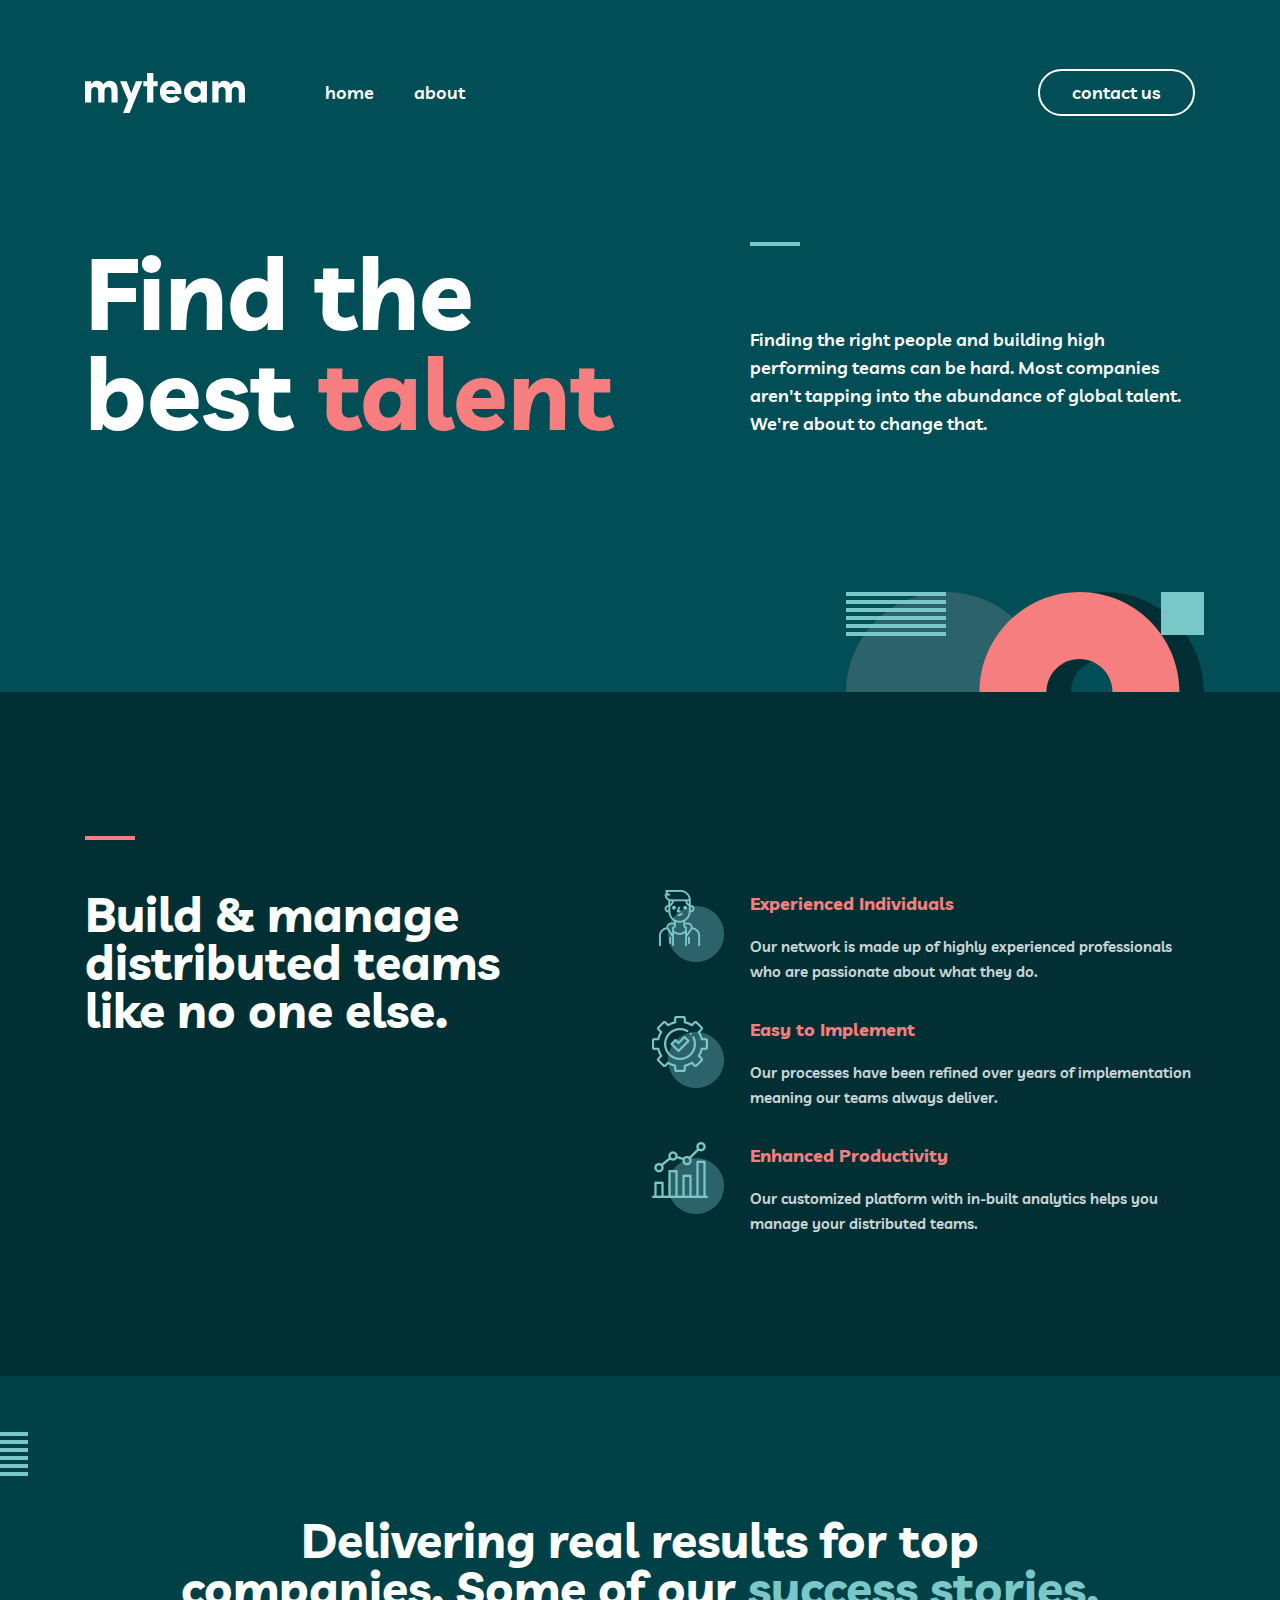
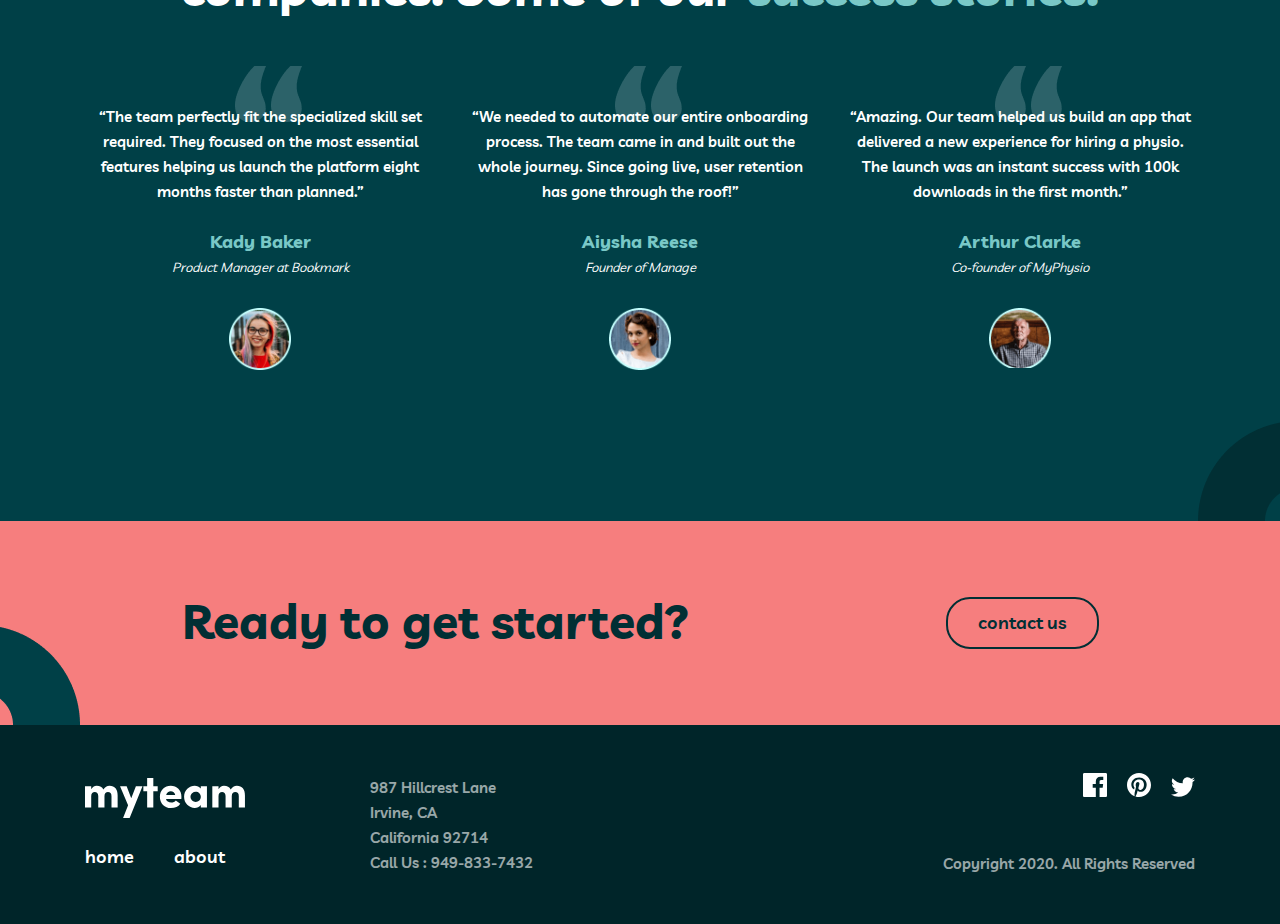
==== about.html @ 6bc60091 "create index file" ====
<!DOCTYPE html>
<html lang="en">
<head>
  <meta charset="UTF-8">
  <meta http-equiv="X-UA-Compatible" content="IE=edge">
  <meta name="viewport" content="width=device-width, initial-scale=1.0">
  <title>myteam</title>
  <link rel="stylesheet" href="./css/main.css">
</head>
<body>
  <header class="site__header">
    <div class="container nav-container">
      <div class="site__header__inner">
        <a class="logo" href="./index.html">
          <img
            class="header-icon"
            src="./images/myteam-logo.svg"
            width="160"
            height="40"
            alt="site logo"
          />
        </a>
        <nav class="menu">
          <ul class="menu__list">
            <li class="menu__item">
              <a class="menu__link" href="./index.html">home</a>
            </li>
            <li class="menu__item">
              <a class="menu__link" href="about.html">about</a>
            </li>
            <li class="menu__item">
              <a class="menu__link--open" href="#">contact us</a>
            </li>
          </ul>
        </nav>
        <input class="checkbox" type="checkbox" name="" id="" />
            <div class="hamburger-lines">
              <span class="line line1"></span>
              <span class="line line2"></span>
              <span class="line line3"></span>
            </div>  
      </div>
    </div>
  </header>
  <main>
    <section class="hero">
      <div class="container">
        <div class="hero__inner">
          <h1 class="hero__inner__title">
            Find the <br/>
            best <span class="hero__inner__color">talent</span>
          </h1>
          <div class="hero__inner__info">
            <p class="hero__inner__text">
              Finding the right people and building high performing teams can
              be hard. Most companies aren't tapping into the abundance of
              global talent. We're about to change that.
            </p>
          </div>
        </div>
      </div>
    </section>
    <section class="build">
      <div class="container">
        <div class="build__inner">
          <div class="build__bot">
            <h2 class="build__inner__title">
              Build & manage distributed teams like no one else. 
            </h2>
          </div>
          <div class="build__inner__info">
            <div class="build__div">
              <div class="build__div__info">
                <h3 class="build__div__title">
                  Experienced Individuals
                </h3>
                <p class="build__div__text">
                  Our network is made up of highly experienced professionals 
                  who are passionate about what they do.
                </p>
              </div>
            </div>
            <div class="build__div">
              <div class="build__div__info">
                <h3 class="build__div__title">
                  Easy to Implement
                </h3>
                <p class="build__div__text">
                  Our processes have been refined over years of implementation 
                  meaning our teams always deliver.
                </p>
              </div>
            </div>
            <div class="build__div">
              <div class="build__div__info">
                <h3 class="build__div__title">
                  Enhanced Productivity
                </h3>
                <p class="build__div__text">
                  Our customized platform with in-built analytics helps 
                  you manage your distributed teams.
                </p>
              </div>
            </div>
          </div>
        </div>
      </div>
    </section>
    <section class="deliver">
      <div class="container">
        <div class="deliver__inner">
          <div class="deliver__top">
            <h2 class="deliver__title">Delivering real results for top companies. Some of our 
              <strong class="deliver__strong">success stories.</strong>
            </h2>
          </div>
          <ul class="deliver__list">
            <li class="deliver__item">
              <blockquote class="deliver__text"> “The team perfectly fit the specialized skill set 
                required. They focused on the most essential features helping us launch the platform 
                eight months faster than planned.”</blockquote>
              <strong class="deliver__collor">Kady Baker</strong>
              <span class="deliver__span">Product Manager at Bookmark</span>
              <img src="./images/kady-baker.png" alt="Kady Baker image" width="62" height="62">
            </li>
            <li class="deliver__item">
              <blockquote class="deliver__text">“We needed to automate our entire onboarding process. 
                The team came in and built out the whole journey. Since going live, user retention has 
                gone through the roof!”</blockquote>
              <strong class="deliver__collor">Aiysha Reese</strong>
              <span class="deliver__span">Founder of Manage</span>
              <img src="./images/aiysha-reese.png" alt="Aiysha Reese image" width="62" height="62">
            </li>
            <li class="deliver__item">
              <blockquote class="deliver__text">“Amazing. Our team helped us build an app that delivered 
                a new experience for hiring a physio. The launch was an instant success with 100k downloads 
                in the first month.”</blockquote>
              <strong class="deliver__collor">Arthur Clarke</strong>
              <span class="deliver__span">Co-founder of MyPhysio</span>
              <img src="./images/arthur-clarke.png" alt="Arthur Clarke's image" width="62" height="62">
            </li>
          </ul>
        </div>
      </div>
    </section>
    <section class="ready">
      <div class="container">
        <div class="ready__inner">
          <h2 class="ready__title">Ready to get started?</h2>
          <a class="ready__link" href="#">contact us</a>
        </div>
      </div>
    </section>
  </main> 
  <footer class="footer">
      <div class="container">
        <div class="footer__inner">
          <div class="footer__left">
            <div class="footer__left__left">
              <a class="logo logof" href="./index.html">
                <img
                  class="header-icon"
                  src="./images/myteam-logo.svg"
                  width="160"
                  height="40"
                  alt="site logo"
                />
              </a>
              <nav class="menu banf">
                <ul class="menu__list bang">
                  <li class="menu__item">
                    <a class="menu__link" href="./index.html">home</a>
                  </li>
                  <li class="menu__item" id="tam">
                    <a class="menu__link" href="#">about</a>
                  </li>
                </ul>
              </nav>
            </div>
            <div class="p__text">
              <p class="p__texts">
                987  Hillcrest Lane <br> 
                Irvine, CA <br> 
                California 92714 <br>
                Call Us : 949-833-7432
              </p>
            </div>
          </div>
          <div class="footer__right">
            <div class="footer__logos">
              <a class="footer__right__link" href="#">
                <svg 
                width="24" 
                height="24" 
                fill="currentColor" 
                xmlns="http://www.w3.org/2000/svg">
                  <path d="M22.675 0H1.325C.593 0 0 .593 0 1.325v21.351C0 23.407.593 24 1.325 
                  24H12.82v-9.294H9.692v-3.622h3.128V8.413c0-3.1 1.893-4.788 4.659-4.788 1.325 
                  0 2.463.099 2.795.143v3.24l-1.918.001c-1.504 0-1.795.715-1.795 1.763v2.313h3.587l-.467 
                  3.622h-3.12V24h6.116c.73 0 1.323-.593 1.323-1.325V1.325C24 .593 23.407 0 22.675 0Z" 
                  fill="currentColor"/></svg>
              </a>
              <a class="footer__right__link" href="#">
                <svg width="24" height="24" fill="currentColor" xmlns="http://www.w3.org/2000/svg">
                  <path d="M12 0C5.373 0 0 5.372 0 12c0 5.084 3.163 9.426 7.627 
                  11.174-.105-.949-.2-2.405.042-3.441.218-.937 1.407-5.965 
                  1.407-5.965s-.359-.719-.359-1.782c0-1.668.967-2.914 2.171-2.914 
                  1.023 0 1.518.769 1.518 1.69 0 1.029-.655 2.568-.994 3.995-.283 
                  1.194.599 2.169 1.777 2.169 2.133 0 3.772-2.249 3.772-5.495 
                  0-2.873-2.064-4.882-5.012-4.882-3.414 0-5.418 2.561-5.418 5.207 
                  0 1.031.397 2.138.893 2.738a.36.36 0 0 1 .083.345l-.333 
                  1.36c-.053.22-.174.267-.402.161-1.499-.698-2.436-2.889-2.436-4.649 
                  0-3.785 2.75-7.262 7.929-7.262 4.163 0 7.398 2.967 7.398 6.931 
                  0 4.136-2.607 7.464-6.227 7.464-1.216 0-2.359-.631-2.75-1.378l-.748 
                  2.853c-.271 1.043-1.002 2.35-1.492 3.146C9.57 23.812 10.763 24 12 
                  24c6.627 0 12-5.373 12-12 0-6.628-5.373-12-12-12Z" fill="currentColor"/></svg>
              </a>
              <a class="footer__right__link" href="#">
                <svg width="24" height="20" fill="currentColor" xmlns="http://www.w3.org/2000/svg">
                  <path d="M24 2.557a9.83 9.83 0 0 1-2.828.775A4.932 4.932 0 0 0 23.337.608a9.864 
                  9.864 0 0 1-3.127 1.195A4.916 4.916 0 0 0 16.616.248c-3.179 0-5.515 2.966-4.797 
                  6.045A13.978 13.978 0 0 1 1.671 1.149a4.93 4.93 0 0 0 1.523 6.574 4.903 4.903 
                  0 0 1-2.229-.616c-.054 2.281 1.581 4.415 3.949 4.89a4.935 4.935 0 0 1-2.224.084 
                  4.928 4.928 0 0 0 4.6 3.419A9.9 9.9 0 0 1 0 17.54a13.94 13.94 0 0 0 7.548 
                  2.212c9.142 0 14.307-7.721 13.995-14.646A10.025 10.025 0 0 0 24 2.557Z" fill="currentColor"/></svg>
              </a>
            </div>
            <p class="footer__right__text">Copyright 2020. All Rights Reserved</p>
          </div>
        </div>
      </div>
  </footer>
    
  <script src="./js/main.js" ></script>
</body>
</html>
---- css/main.css ----
/* livvic-regular - latin */
@font-face {
  font-family: 'Livvic';
  font-style: normal;
  font-weight: 400;
  src: local(""), url("../fonts/livvic-v13-latin-regular.woff2") format("woff2"), url("../fonts/livvic-v13-latin-regular.woff") format("woff");
  /* Chrome 6+, Firefox 3.6+, IE 9+, Safari 5.1+ */
}

/* livvic-600 - latin */
@font-face {
  font-family: 'Livvic';
  font-style: normal;
  font-weight: 600;
  src: local(""), url("../fonts/livvic-v13-latin-600.woff2") format("woff2"), url("../fonts/livvic-v13-latin-600.woff") format("woff");
  /* Chrome 6+, Firefox 3.6+, IE 9+, Safari 5.1+ */
}

/* livvic-700 - latin */
@font-face {
  font-family: 'Livvic';
  font-style: normal;
  font-weight: 700;
  src: local(""), url("../fonts/livvic-v13-latin-700.woff2") format("woff2"), url("../fonts/livvic-v13-latin-700.woff") format("woff");
  /* Chrome 6+, Firefox 3.6+, IE 9+, Safari 5.1+ */
}

/*! normalize.css v8.0.1 | MIT License | github.com/necolas/normalize.css */
/* Document
   ========================================================================== */
/**
 * 1. Correct the line height in all browsers.
 * 2. Prevent adjustments of font size after orientation changes in iOS.
 */
html {
  line-height: 1.15;
  /* 1 */
  -webkit-text-size-adjust: 100%;
  /* 2 */
}

/* Sections
   ========================================================================== */
/**
 * Remove the margin in all browsers.
 */
body {
  margin: 0;
}

/**
 * Render the `main` element consistently in IE.
 */
main {
  display: block;
}

/**
 * Correct the font size and margin on `h1` elements within `section` and
 * `article` contexts in Chrome, Firefox, and Safari.
 */
h1 {
  font-size: 2em;
  margin: 0.67em 0;
}

/* Grouping content
   ========================================================================== */
/**
 * 1. Add the correct box sizing in Firefox.
 * 2. Show the overflow in Edge and IE.
 */
hr {
  -webkit-box-sizing: content-box;
          box-sizing: content-box;
  /* 1 */
  height: 0;
  /* 1 */
  overflow: visible;
  /* 2 */
}

/**
 * 1. Correct the inheritance and scaling of font size in all browsers.
 * 2. Correct the odd `em` font sizing in all browsers.
 */
pre {
  font-family: monospace, monospace;
  /* 1 */
  font-size: 1em;
  /* 2 */
}

/* Text-level semantics
   ========================================================================== */
/**
 * Remove the gray background on active links in IE 10.
 */
a {
  background-color: transparent;
}

/**
 * 1. Remove the bottom border in Chrome 57-
 * 2. Add the correct text decoration in Chrome, Edge, IE, Opera, and Safari.
 */
abbr[title] {
  border-bottom: none;
  /* 1 */
  text-decoration: underline;
  /* 2 */
  -webkit-text-decoration: underline dotted;
          text-decoration: underline dotted;
  /* 2 */
}

/**
 * Add the correct font weight in Chrome, Edge, and Safari.
 */
b,
strong {
  font-weight: bolder;
}

/**
 * 1. Correct the inheritance and scaling of font size in all browsers.
 * 2. Correct the odd `em` font sizing in all browsers.
 */
code,
kbd,
samp {
  font-family: monospace, monospace;
  /* 1 */
  font-size: 1em;
  /* 2 */
}

/**
 * Add the correct font size in all browsers.
 */
small {
  font-size: 80%;
}

/**
 * Prevent `sub` and `sup` elements from affecting the line height in
 * all browsers.
 */
sub,
sup {
  font-size: 75%;
  line-height: 0;
  position: relative;
  vertical-align: baseline;
}

sub {
  bottom: -0.25em;
}

sup {
  top: -0.5em;
}

/* Embedded content
   ========================================================================== */
/**
 * Remove the border on images inside links in IE 10.
 */
img {
  border-style: none;
}

/* Forms
   ========================================================================== */
/**
 * 1. Change the font styles in all browsers.
 * 2. Remove the margin in Firefox and Safari.
 */
button,
input,
optgroup,
select,
textarea {
  font-family: inherit;
  /* 1 */
  font-size: 100%;
  /* 1 */
  line-height: 1.15;
  /* 1 */
  margin: 0;
  /* 2 */
}

/**
 * Show the overflow in IE.
 * 1. Show the overflow in Edge.
 */
button,
input {
  /* 1 */
  overflow: visible;
}

/**
 * Remove the inheritance of text transform in Edge, Firefox, and IE.
 * 1. Remove the inheritance of text transform in Firefox.
 */
button,
select {
  /* 1 */
  text-transform: none;
}

/**
 * Correct the inability to style clickable types in iOS and Safari.
 */
button,
[type="button"],
[type="reset"],
[type="submit"] {
  -webkit-appearance: button;
}

/**
 * Remove the inner border and padding in Firefox.
 */
button::-moz-focus-inner,
[type="button"]::-moz-focus-inner,
[type="reset"]::-moz-focus-inner,
[type="submit"]::-moz-focus-inner {
  border-style: none;
  padding: 0;
}

/**
 * Restore the focus styles unset by the previous rule.
 */
button:-moz-focusring,
[type="button"]:-moz-focusring,
[type="reset"]:-moz-focusring,
[type="submit"]:-moz-focusring {
  outline: 1px dotted ButtonText;
}

/**
 * Correct the padding in Firefox.
 */
fieldset {
  padding: 0.35em 0.75em 0.625em;
}

/**
 * 1. Correct the text wrapping in Edge and IE.
 * 2. Correct the color inheritance from `fieldset` elements in IE.
 * 3. Remove the padding so developers are not caught out when they zero out
 *    `fieldset` elements in all browsers.
 */
legend {
  -webkit-box-sizing: border-box;
          box-sizing: border-box;
  /* 1 */
  color: inherit;
  /* 2 */
  display: table;
  /* 1 */
  max-width: 100%;
  /* 1 */
  padding: 0;
  /* 3 */
  white-space: normal;
  /* 1 */
}

/**
 * Add the correct vertical alignment in Chrome, Firefox, and Opera.
 */
progress {
  vertical-align: baseline;
}

/**
 * Remove the default vertical scrollbar in IE 10+.
 */
textarea {
  overflow: auto;
}

/**
 * 1. Add the correct box sizing in IE 10.
 * 2. Remove the padding in IE 10.
 */
[type="checkbox"],
[type="radio"] {
  -webkit-box-sizing: border-box;
          box-sizing: border-box;
  /* 1 */
  padding: 0;
  /* 2 */
}

/**
 * Correct the cursor style of increment and decrement buttons in Chrome.
 */
[type="number"]::-webkit-inner-spin-button,
[type="number"]::-webkit-outer-spin-button {
  height: auto;
}

/**
 * 1. Correct the odd appearance in Chrome and Safari.
 * 2. Correct the outline style in Safari.
 */
[type="search"] {
  -webkit-appearance: textfield;
  /* 1 */
  outline-offset: -2px;
  /* 2 */
}

/**
 * Remove the inner padding in Chrome and Safari on macOS.
 */
[type="search"]::-webkit-search-decoration {
  -webkit-appearance: none;
}

/**
 * 1. Correct the inability to style clickable types in iOS and Safari.
 * 2. Change font properties to `inherit` in Safari.
 */
::-webkit-file-upload-button {
  -webkit-appearance: button;
  /* 1 */
  font: inherit;
  /* 2 */
}

/* Interactive
   ========================================================================== */
/*
 * Add the correct display in Edge, IE 10+, and Firefox.
 */
details {
  display: block;
}

/*
 * Add the correct display in all browsers.
 */
summary {
  display: list-item;
}

/* Misc
   ========================================================================== */
/**
 * Add the correct display in IE 10+.
 */
template {
  display: none;
}

/**
 * Add the correct display in IE 10.
 */
[hidden] {
  display: none;
}

html {
  height: 100%;
  scroll-behavior: smooth;
}

*, *::before, *::after {
  -webkit-box-sizing: border-box;
          box-sizing: border-box;
}

body {
  display: -webkit-box;
  display: -ms-flexbox;
  display: flex;
  -webkit-box-orient: vertical;
  -webkit-box-direction: normal;
      -ms-flex-direction: column;
          flex-direction: column;
  height: 100%;
  margin: 0;
  padding: 0;
  font-family: "Livvic", "Arial", sans-serif;
}

main {
  -webkit-box-flex: 1;
      -ms-flex-positive: 1;
          flex-grow: 1;
}

img {
  max-width: 100%;
  height: auto;
  vertical-align: middle;
  -o-object-fit: cover;
     object-fit: cover;
}

.visually-hidden {
  clip: rect(0 0 0 0);
  -webkit-clip-path: inset(50%);
          clip-path: inset(50%);
  height: 1px;
  overflow: hidden;
  position: absolute;
  white-space: nowrap;
  width: 1px;
}

.container {
  max-width: 1150px;
  margin: 0 auto;
  padding: 0 20px;
}

@media only screen and (max-width: 768px) {
  .container {
    padding: 0 40px;
  }
}

@media only screen and (max-width: 576px) {
  .container {
    padding: 0 24px;
  }
}

.site__header {
  background-color: #014E56;
  padding: 73px 0 129px 0;
}

.site__header__inner {
  display: -webkit-box;
  display: -ms-flexbox;
  display: flex;
  -webkit-box-align: center;
      -ms-flex-align: center;
          align-items: center;
}

.logo {
  margin-right: 80px;
}

.menu {
  -webkit-box-flex: 1;
      -ms-flex-positive: 1;
          flex-grow: 1;
}

.menu__list {
  margin: 0;
  padding: 0;
  list-style-type: none;
  display: -webkit-box;
  display: -ms-flexbox;
  display: flex;
}

.menu__list :nth-child(2) {
  -webkit-box-flex: 1;
      -ms-flex-positive: 1;
          flex-grow: 1;
  margin-left: 40px;
}

.menu__link {
  text-decoration: none;
  font-weight: 600;
  font-size: 18px;
  line-height: 28px;
  color: #ffffff;
}

.menu__link:hover {
  color: #F67E7E;
}

.menu__link--open {
  padding: 10px 32px;
  border: 2px solid #FFFFFF;
  border-radius: 24px;
  font-weight: 600;
  font-size: 18px;
  line-height: 28px;
  color: #FFFFFF;
  text-decoration: none;
}

.menu__link--open:hover {
  color: #002529;
  background: #FFFFFF;
  border: 2px solid #FFFFFF;
  border-radius: 24px;
}

.checkbox {
  display: none;
}

@media only screen and (max-width: 768px) {
  .site-header__inner {
    padding-top: 72px;
  }
  .header-icon {
    width: 100%;
    max-width: 127px;
  }
  .logo {
    margin-right: 48px;
  }
}

@media only screen and (max-width: 576px) {
  .site__header {
    background-color: #014E56;
    padding: 48px 0 80px 0;
  }
  .menu {
    display: none;
  }
  .site__header__inner {
    -webkit-box-pack: justify;
        -ms-flex-pack: justify;
            justify-content: space-between;
  }
  .nav-container .checkbox {
    position: absolute;
    display: block;
    height: 32px;
    width: 32px;
    top: 50px;
    right: 20px;
    z-index: 5;
    opacity: 0;
    cursor: pointer;
  }
  .nav-container .hamburger-lines {
    display: block;
    height: 26px;
    width: 32px;
    position: absolute;
    top: 50px;
    right: 20px;
    z-index: 2;
    display: -webkit-box;
    display: -ms-flexbox;
    display: flex;
    -webkit-box-orient: vertical;
    -webkit-box-direction: normal;
        -ms-flex-direction: column;
            flex-direction: column;
    -webkit-box-pack: justify;
        -ms-flex-pack: justify;
            justify-content: space-between;
  }
  .nav-container .hamburger-lines .line {
    display: block;
    height: 4px;
    width: 100%;
    border-radius: 10px;
    background: #fff;
  }
  .nav-container .hamburger-lines .line1 {
    -webkit-transform-origin: 0% 0%;
            transform-origin: 0% 0%;
    -webkit-transition: -webkit-transform 0.4s ease-in-out;
    transition: -webkit-transform 0.4s ease-in-out;
    transition: transform 0.4s ease-in-out;
    transition: transform 0.4s ease-in-out, -webkit-transform 0.4s ease-in-out;
  }
  .nav-container .hamburger-lines .line2 {
    -webkit-transition: -webkit-transform 0.2s ease-in-out;
    transition: -webkit-transform 0.2s ease-in-out;
    transition: transform 0.2s ease-in-out;
    transition: transform 0.2s ease-in-out, -webkit-transform 0.2s ease-in-out;
  }
  .nav-container .hamburger-lines .line3 {
    -webkit-transform-origin: 0% 100%;
            transform-origin: 0% 100%;
    -webkit-transition: -webkit-transform 0.4s ease-in-out;
    transition: -webkit-transform 0.4s ease-in-out;
    transition: transform 0.4s ease-in-out;
    transition: transform 0.4s ease-in-out, -webkit-transform 0.4s ease-in-out;
  }
  .menu .menu-list {
    padding-top: 120px;
    -webkit-box-shadow: inset 0 0 2000px rgba(201, 49, 49, 0.5);
            box-shadow: inset 0 0 2000px rgba(201, 49, 49, 0.5);
    height: 100vh;
    width: 100%;
    -webkit-transform: translate(150%);
            transform: translate(150%);
    display: -webkit-box;
    display: -ms-flexbox;
    display: flex;
    -webkit-box-orient: vertical;
    -webkit-box-direction: normal;
        -ms-flex-direction: column;
            flex-direction: column;
    margin-right: -40px;
    padding-right: 50px;
    -webkit-transition: -webkit-transform 0.5s ease-in-out;
    transition: -webkit-transform 0.5s ease-in-out;
    transition: transform 0.5s ease-in-out;
    transition: transform 0.5s ease-in-out, -webkit-transform 0.5s ease-in-out;
    text-align: center;
  }
  .menu .menu-list li {
    margin-bottom: 1.2rem;
    font-size: 1.5rem;
    font-weight: 500;
  }
  .nav-container input[type="checkbox"]:checked ~ .menu-items {
    -webkit-transform: translateX(0);
            transform: translateX(0);
  }
  .nav-container input[type="checkbox"]:checked ~ .hamburger-lines .line1 {
    -webkit-transform: rotate(45deg);
            transform: rotate(45deg);
  }
  .nav-container input[type="checkbox"]:checked ~ .hamburger-lines .line2 {
    -webkit-transform: scaleY(0);
            transform: scaleY(0);
  }
  .nav-container input[type="checkbox"]:checked ~ .hamburger-lines .line3 {
    -webkit-transform: rotate(-45deg);
            transform: rotate(-45deg);
  }
}

.hero {
  position: relative;
  background-color: #014E56;
  padding: 0 0 250px 0;
  background-image: url("../images/hero-bg-first.png"), url("../images/hero-bg-img-second.svg");
  background-repeat: no-repeat;
  background-size: 200px 200px, 358px 100px;
  background-position: calc(50% - 760px) calc(50% - 120px), calc(50% + 385px) bottom;
}

.hero__inner {
  display: -webkit-box;
  display: -ms-flexbox;
  display: flex;
  -webkit-box-pack: justify;
      -ms-flex-pack: justify;
          justify-content: space-between;
  -webkit-box-align: center;
      -ms-flex-align: center;
          align-items: center;
}

.hero__inner__title {
  width: 100%;
  max-width: 635px;
  margin: 0;
  font-weight: 700;
  font-size: 100px;
  line-height: 100px;
  color: #ffffff;
  margin-right: 30px;
}

.hero__inner__color {
  color: #f67e7e;
}

.hero__inner__text {
  margin: 0;
  width: 100%;
  max-width: 445px;
  font-weight: 600;
  font-size: 18px;
  margin-top: 79px;
  line-height: 28px;
  color: #ffffff;
}

.hero__inner__text::before {
  position: absolute;
  top: 0;
  display: block;
  width: 50px;
  height: 4px;
  background-color: #79C8C7;
  display: block;
  content: "";
}

@media only screen and (max-width: 1050px) {
  .hero__inner__title {
    font-size: 84px;
    line-height: 76px;
  }
}

@media only screen and (max-width: 960px) {
  .hero__inner__title {
    font-size: 64px;
    line-height: 56px;
  }
  .hero-inner__text {
    font-size: 15px;
    line-height: 28px;
  }
}

@media only screen and (max-width: 850px) {
  .hero {
    background-image: url("../images/hero-bg-img-second.svg");
    background-repeat: no-repeat;
    background-size: 358px 100px;
    background-position: calc(50%) bottom;
  }
  .hero__inner {
    display: block;
  }
  .hero__inner__title {
    text-align: center;
    margin: 0 auto;
    margin-bottom: 24px;
  }
  .hero__inner__info {
    margin: 0 auto;
    text-align: center;
    width: 100%;
    max-width: 445px;
  }
  .hero__inner__text {
    margin-top: 0;
  }
  .hero__inner__text::before {
    display: none;
    content: "";
  }
}

@media only screen and (max-width: 576px) {
  .hero {
    background-image: url("../images/hero-bg-img-second.svg");
    background-repeat: no-repeat;
    padding-bottom: 195px;
    background-size: 95%;
    background-position: center bottom;
  }
  .hero__inner__title {
    font-size: 40px;
    line-height: 40px;
  }
}

.build {
  position: relative;
  background-color: #012F34;
  margin: 0;
  padding: 198px 0 140px 0;
  background-image: url("../images/build-bgi.png");
  background-repeat: no-repeat;
  background-size: 200px 244px;
  background-position: calc(50% + 759px) bottom;
}

.build__inner {
  display: -webkit-box;
  display: -ms-flexbox;
  display: flex;
  -webkit-box-pack: justify;
      -ms-flex-pack: justify;
          justify-content: space-between;
}

.build__bot {
  position: relative;
  margin: 0;
  padding: 0;
  width: 100%;
  max-width: 445px;
}

.build__inner__title {
  position: relative;
  margin: 0;
  width: 100%;
  max-width: 445px;
  font-weight: 700;
  font-size: 48px;
  line-height: 48px;
  color: #FFFFFF;
  margin-right: 125px;
}

.build__inner__title::before {
  position: absolute;
  top: -54px;
  display: block;
  width: 50px;
  height: 4px;
  background-color: #F67E7E;
  content: "";
}

.build__div {
  display: -webkit-box;
  display: -ms-flexbox;
  display: flex;
}

.build__div::before {
  margin-right: 26px;
  display: block;
  width: 72px;
  height: 72px;
  content: "";
}

.build__inner__info :nth-child(1)::before {
  background-image: url("../images/build__man.png");
}

.build__inner__info :nth-child(2)::before {
  background-image: url("../images/build__nas.png");
}

.build__inner__info :nth-child(3)::before {
  background-image: url("../images/build__incr.png");
}

.build__div + .build__div {
  margin-top: 32px;
}

.build__div__title {
  font-weight: 700;
  font-size: 18px;
  line-height: 28px;
  color: #F67E7E;
  margin: 0;
  margin-bottom: 16px;
}

.build__div__text {
  margin: 0;
  width: 100%;
  max-width: 445px;
  font-weight: 600;
  font-size: 15px;
  line-height: 25px;
  color: #FFFFFF;
  opacity: 0.8;
}

@media only screen and (max-width: 1010px) {
  .build__inner__title {
    font-size: 32px;
    line-height: 32px;
  }
  .build__inner {
    width: 100%;
    max-width: 573px;
    display: block;
    margin: 0 auto;
    -webkit-box-pack: center;
        -ms-flex-pack: center;
            justify-content: center;
  }
  .build__div {
    display: -webkit-box;
    display: -ms-flexbox;
    display: flex;
  }
  .build__div::before {
    margin-right: 26px;
    display: block;
    width: 72px;
    height: 72px;
    content: "";
  }
  .build__bot {
    width: 100%;
    max-width: 445px;
    margin-bottom: 64px;
  }
  .build__inner__info {
    margin: 0 auto;
    width: 100%;
  }
}

@media only screen and (max-width: 777px) {
  .build {
    padding: 100px 0;
    background-position: calc(50% + 389px) top;
  }
  .build__inner__title {
    margin: 0;
  }
  .build__inner__title::before {
    top: -32px;
  }
  .build__bot {
    margin-bottom: 64px;
  }
}

@media only screen and (max-width: 576px) {
  .build {
    background-position: calc(50% + 289px) top;
  }
  .build__bot {
    margin-left: 0;
    width: 100%;
    max-width: 240px;
    margin-bottom: 144px;
  }
  .build__div {
    position: relative;
    margin: 0;
  }
  .build__div::before {
    position: absolute;
    top: -84px;
    left: 100px;
    display: inline-block;
  }
  .build__div__title {
    text-align: center;
  }
  .build__inner__info {
    padding: 0;
    margin: 0 auto;
    width: 100%;
    max-width: 327px;
  }
  .build__div + .build__div {
    margin-top: 136px;
  }
}

@media only screen and (max-width: 426px) {
  .build {
    background-position: calc(50% + 209px) top;
  }
}

.deliver {
  background-color: #004047;
  padding: 140px 0 151px 0;
  background-image: url("../images/stories-bgi-1.png"), url("../images/stories-bgi-2.png");
  background-repeat: no-repeat;
  background-size: 147px 100px, 200px 100px;
  background-position: calc(50% - 686px) top, calc(50% + 658px) bottom;
}

.deliver__top {
  width: 100%;
  max-width: 932px;
  margin: 0 auto;
  margin-bottom: 92px;
}

.deliver__title {
  margin: 0;
  font-weight: 700;
  font-size: 48px;
  line-height: 48px;
  text-align: center;
  color: #FFFFFF;
}

.deliver__strong {
  color: #79C8C7;
}

.deliver__list {
  display: -webkit-box;
  display: -ms-flexbox;
  display: flex;
  -webkit-box-pack: justify;
      -ms-flex-pack: justify;
          justify-content: space-between;
  margin: 0;
  padding: 0;
  list-style-type: none;
}

.deliver__item {
  position: relative;
  width: 100%;
  max-width: 350px;
  margin: 0;
  padding: 0;
  text-align: center;
  z-index: 2;
}

.deliver__item::before {
  position: absolute;
  top: -38px;
  left: 150px;
  display: block;
  background-image: url("../images/stories-before.png");
  width: 67px;
  height: 56px;
  z-index: -1;
  content: "";
}

.deliver__text {
  margin: 0;
  margin-bottom: 24px;
  padding: 0;
  font-weight: 600;
  font-size: 15px;
  line-height: 25px;
  text-align: center;
  color: #FFFFFF;
}

.deliver__collor {
  display: block;
  margin: 0;
  margin-bottom: 2px;
  padding: 0;
  font-weight: 700;
  font-size: 18px;
  line-height: 28px;
  color: #79C8C7;
}

.deliver__span {
  display: block;
  font-style: italic;
  margin: 0;
  margin-bottom: 32px;
  padding: 0;
  font-size: 13px;
  line-height: 18px;
  text-align: center;
  color: #FFFFFF;
}

@media only screen and (max-width: 768px) {
  .deliver {
    padding-top: 100px;
    padding-bottom: 100px;
    background-image: url("../images/stories-bgi-1.png"), url("../images/stories-bgi-2.png");
    background-repeat: no-repeat;
    background-size: 147px 100px, 200px 100px;
    background-position: calc(50% - 308px) top, calc(50% + 283px) bottom;
  }
  .deliver__inner {
    margin-right: auto;
    margin-left: auto;
  }
  .deliver__top {
    width: 100%;
  }
  .deliver__title {
    font-size: 32px;
    line-height: 32px;
  }
  .deliver__list {
    -webkit-box-orient: vertical;
    -webkit-box-direction: normal;
        -ms-flex-direction: column;
            flex-direction: column;
  }
  .deliver__item {
    position: relative;
    width: 100%;
    max-width: 350px;
    margin: 0;
    padding: 0;
    text-align: center;
    z-index: 2;
  }
  .deliver__item::before {
    position: absolute;
    top: -38px;
    left: 250px;
    display: block;
    background-image: url("../images/stories-before.png");
    width: 67px;
    height: 56px;
    z-index: -1;
    content: "";
  }
  .deliver__item {
    width: 100%;
    max-width: 573px;
    margin-top: 84px;
    margin-right: auto;
    margin-left: auto;
  }
}

@media only screen and (max-width: 576px) {
  .deliver__top {
    margin-bottom: 0;
  }
  .deliver__item {
    position: relative;
  }
  .deliver__item::before {
    position: absolute;
    top: -38px;
    left: 200px;
    display: block;
    background-image: url("../images/stories-before.png");
    width: 67px;
    height: 56px;
    z-index: -1;
    content: "";
  }
}

@media only screen and (max-width: 376px) {
  .deliver {
    padding-top: 140px;
    padding-bottom: 164px;
    background-image: url("../images/stories-bgi-1.png"), url("../images/stories-bgi-2.png");
    background-repeat: no-repeat;
    background-size: 147px 100px, 200px 100px;
    background-position: calc(50% - 112px) top, calc(50% + 87px) bottom;
  }
  .deliver__item {
    position: relative;
  }
  .deliver__item::before {
    position: absolute;
    top: -38px;
    left: 100px;
    display: block;
    background-image: url("../images/stories-before.png");
    width: 67px;
    height: 56px;
    z-index: -1;
    content: "";
  }
}

.ready {
  background-color: #F67E7E;
  padding: 76px 0;
  background-image: url("../images/ready-bgi.png");
  background-repeat: no-repeat;
  background-size: 200px 144px;
  background-position: calc(50% - 660px) bottom;
}

.ready__inner {
  width: 100%;
  max-width: 917px;
  display: -webkit-box;
  display: -ms-flexbox;
  display: flex;
  margin: 0 auto;
  -webkit-box-pack: justify;
      -ms-flex-pack: justify;
          justify-content: space-between;
}

.ready__title {
  margin: 0;
  font-weight: 700;
  font-size: 48px;
  line-height: 48px;
  color: #012F34;
}

.ready__link {
  width: 100%;
  max-width: 153px;
  padding-top: 10px;
  padding-bottom: 10px;
  border: 2px solid #012F34;
  border-radius: 24px;
  text-decoration: none;
  font-weight: 600;
  font-size: 18px;
  line-height: 28px;
  text-align: center;
  color: #012F34;
  -webkit-transition: all 0.3s ease;
  transition: all 0.3s ease;
}

.ready__link:hover {
  color: #FFFFFF;
  background-color: #012F34;
}

.ready__link:active {
  color: #FFFFFF;
  background-color: #012F34;
}

@media only screen and (max-width: 768px) {
  .ready {
    background-image: url("../images/ready-bgi.png");
    background-repeat: no-repeat;
    background-size: 200px 144px;
    background-position: calc(50% - 283px) calc(50% + 50px);
  }
  .ready__inner {
    width: 100%;
    max-width: 573px;
  }
  .ready__title {
    font-size: 32px;
    line-height: 32px;
  }
}

@media only screen and (max-width: 596px) {
  .ready__inner {
    display: -webkit-box;
    display: -ms-flexbox;
    display: flex;
    -webkit-box-orient: vertical;
    -webkit-box-direction: normal;
        -ms-flex-direction: column;
            flex-direction: column;
  }
  .ready__title {
    text-align: center;
    margin-bottom: 24px;
  }
  .ready__link {
    margin: 0 auto;
  }
}

@media only screen and (max-width: 376px) {
  .ready {
    padding-top: 83px;
    padding-bottom: 83px;
    background-image: url("../images/ready-bgi.png");
    background-repeat: no-repeat;
    background-size: 200px 144px;
    background-position: calc(50% - 87px) calc(50% + 104px);
  }
  .ready__inner {
    display: -webkit-box;
    display: -ms-flexbox;
    display: flex;
    -webkit-box-orient: vertical;
    -webkit-box-direction: normal;
        -ms-flex-direction: column;
            flex-direction: column;
  }
  .ready__title {
    text-align: center;
    margin-bottom: 24px;
  }
}

.footer {
  background-color: #002529;
  padding: 48px 0;
}

.footer__inner {
  display: -webkit-box;
  display: -ms-flexbox;
  display: flex;
  -webkit-box-pack: justify;
      -ms-flex-pack: justify;
          justify-content: space-between;
  -webkit-box-align: center;
      -ms-flex-align: center;
          align-items: center;
}

.footer__left {
  -webkit-box-align: center;
      -ms-flex-align: center;
          align-items: center;
  display: -webkit-box;
  display: -ms-flexbox;
  display: flex;
}

.footer__left__left {
  margin-right: 125px;
}

.logof {
  margin-right: 0;
}

.logof > img {
  margin-bottom: 25px;
}

.p__texts {
  margin: 0;
  font-weight: 600;
  font-size: 15px;
  line-height: 25px;
  color: #FFFFFF;
  opacity: 0.6;
}

.footer__logos {
  text-align: end;
  margin-bottom: 51px;
}

.footer__right__link {
  text-decoration: none;
  color: #fff;
}

.footer__right__link :hover {
  color: #F67E7E;
}

.footer__logos > .footer__right__link + .footer__right__link {
  margin-left: 16px;
}

.footer__right__text {
  margin: 0;
  font-weight: 600;
  font-size: 15px;
  line-height: 25px;
  color: #FFFFFF;
  opacity: 0.6;
}

@media only screen and (max-width: 800px) {
  .footer {
    padding: 0;
  }
  .footer__inner {
    display: block;
    padding: 56px 0;
  }
  .footer__left {
    -webkit-box-pack: justify;
        -ms-flex-pack: justify;
            justify-content: space-between;
    margin-bottom: 32px;
  }
  .footer__right {
    display: -webkit-box;
    display: -ms-flexbox;
    display: flex;
    -webkit-box-pack: justify;
        -ms-flex-pack: justify;
            justify-content: space-between;
    -webkit-box-align: center;
        -ms-flex-align: center;
            align-items: center;
  }
  .footer__logos {
    margin-bottom: 0;
  }
}

@media only screen and (max-width: 578px) {
  .footer__inner {
    display: block;
    padding: 65px 0;
  }
  .footer__left {
    display: block;
    margin-bottom: 40px;
    margin-right: 0;
    text-align: center;
  }
  .footer__left__left {
    margin-bottom: 25px;
    margin-right: 0;
  }
  .banf {
    display: block;
  }
  .bang {
    -webkit-box-pack: center;
        -ms-flex-pack: center;
            justify-content: center;
  }
  #tam {
    -webkit-box-flex: 0;
        -ms-flex-positive: 0;
            flex-grow: 0;
  }
  .logof {
    margin-right: 0;
  }
  .footer__right {
    display: block;
  }
  .footer__logos {
    margin-bottom: 16px;
    text-align: center;
  }
  .footer__right__text {
    text-align: center;
  }
}
/*# sourceMappingURL=main.css.map */
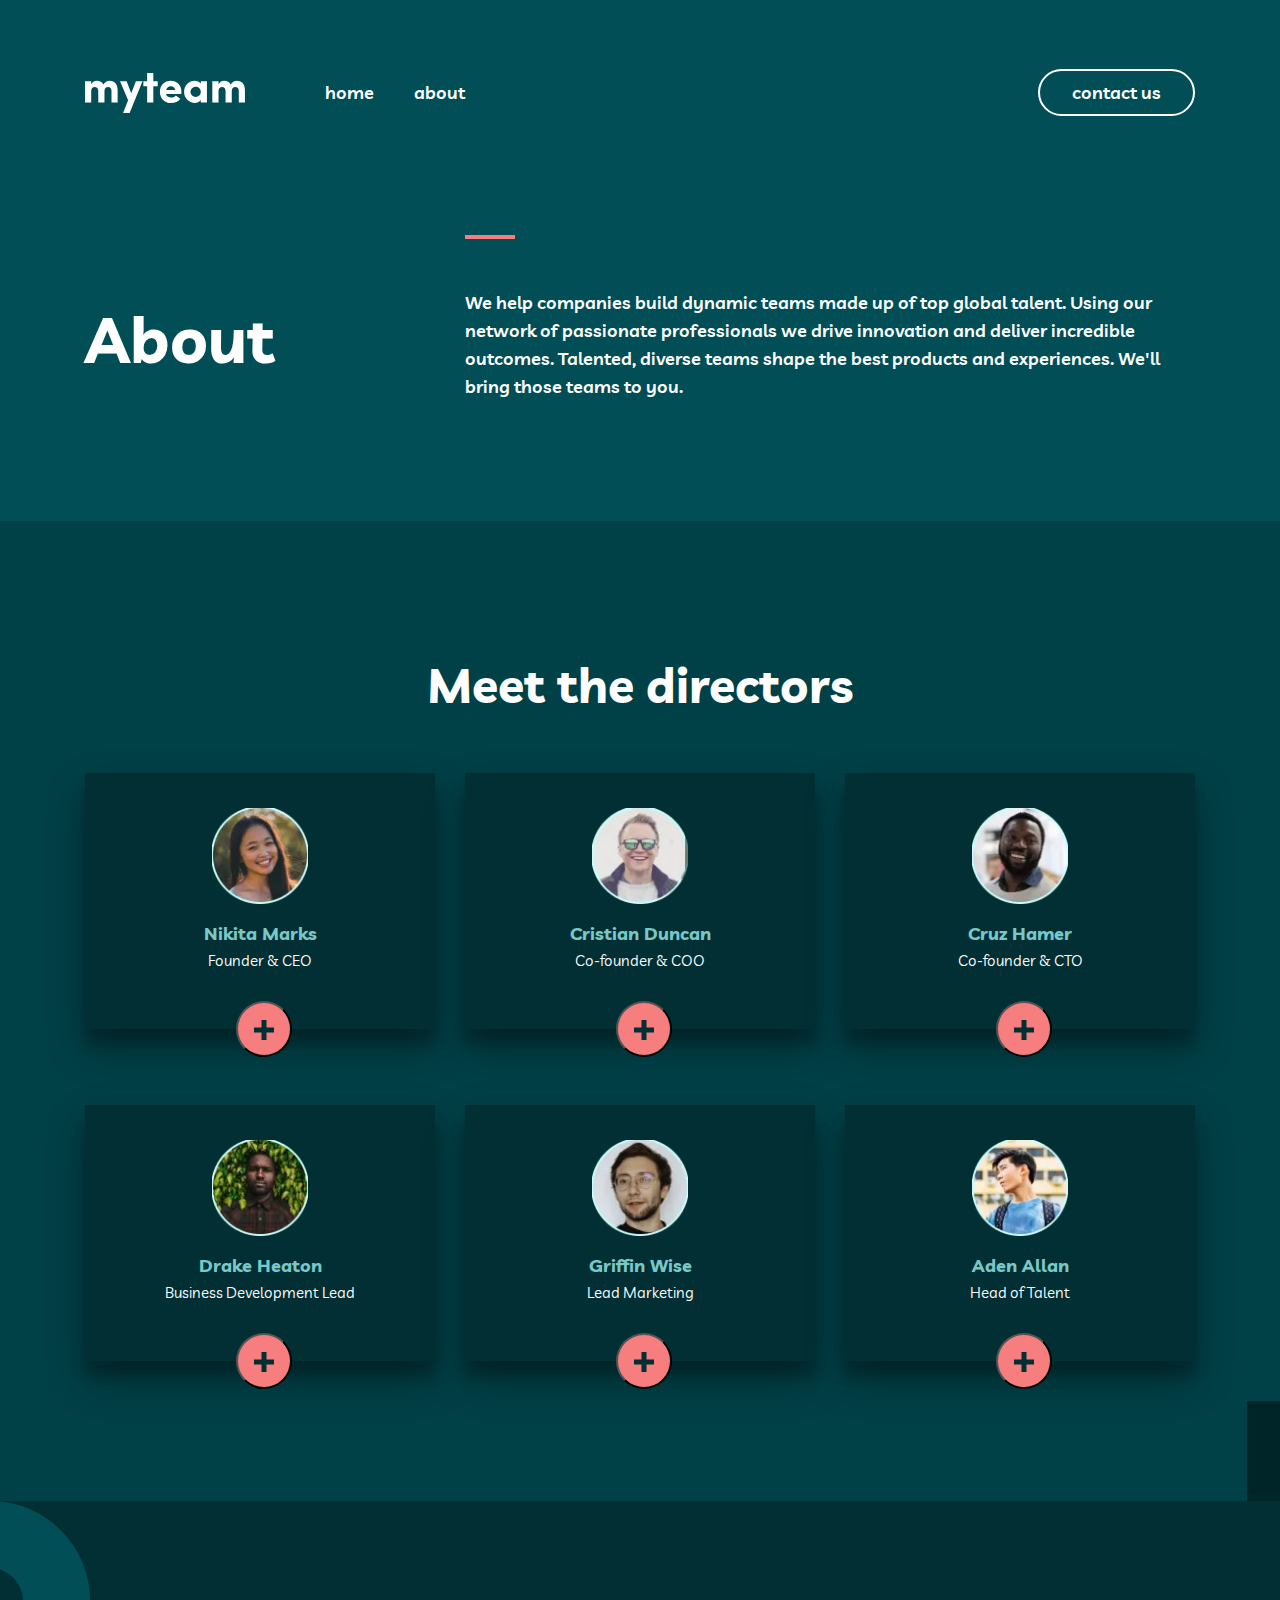
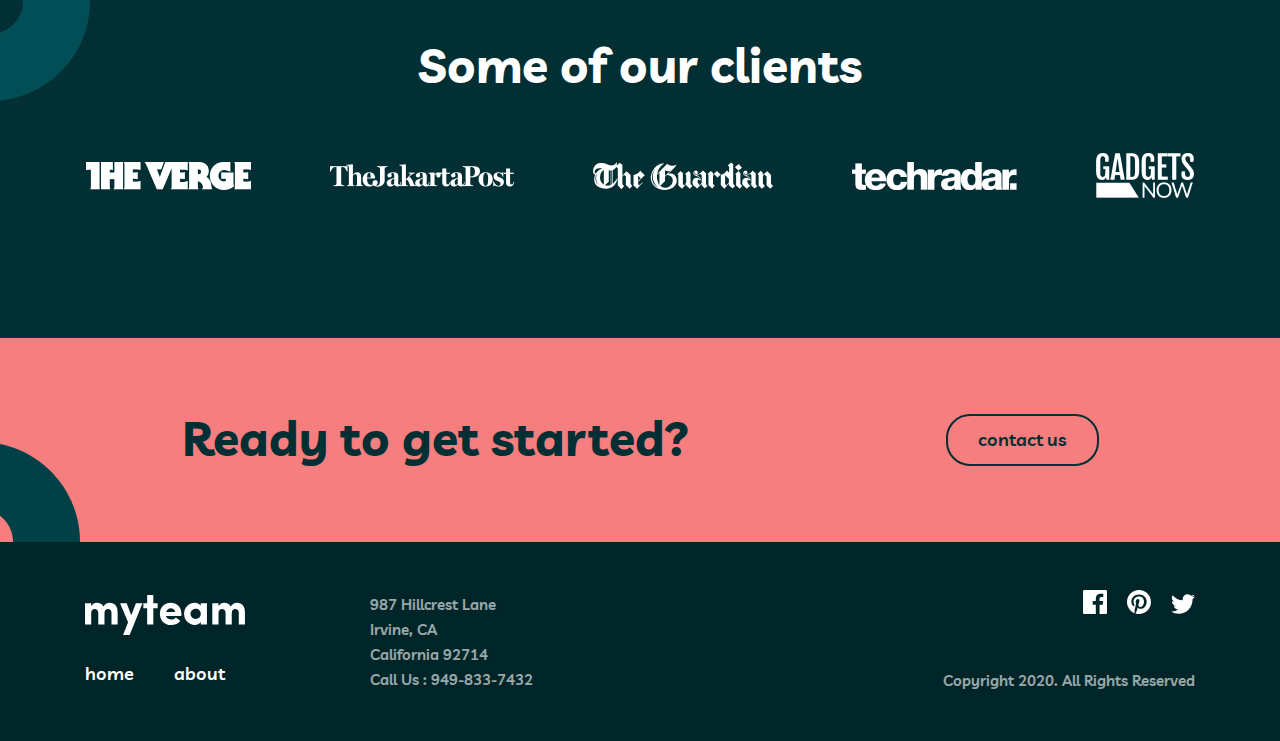
==== commit 81e0af73: "create indext file" ====
--- a/about.html
+++ b/about.html
@@ -8,9 +8,9 @@
   <link rel="stylesheet" href="./css/main.css">
 </head>
 <body>
-  <header class="site__header">
+  <header class="header">
     <div class="container nav-container">
-      <div class="site__header__inner">
+      <div class="header__inner">
         <a class="logo" href="./index.html">
           <img
             class="header-icon"
@@ -29,11 +29,11 @@
               <a class="menu__link" href="about.html">about</a>
             </li>
             <li class="menu__item">
-              <a class="menu__link--open" href="#">contact us</a>
+              <a class="menu__link menu__link--open" href="#">contact us</a>
             </li>
           </ul>
         </nav>
-        <input class="checkbox" type="checkbox" name="" id="" />
+        <input class="checkbox" type="checkbox"/>
             <div class="hamburger-lines">
               <span class="line line1"></span>
               <span class="line line2"></span>
@@ -43,103 +43,347 @@
     </div>
   </header>
   <main>
-    <section class="hero">
+    <section class="about">
       <div class="container">
-        <div class="hero__inner">
-          <h1 class="hero__inner__title">
-            Find the <br/>
-            best <span class="hero__inner__color">talent</span>
-          </h1>
-          <div class="hero__inner__info">
-            <p class="hero__inner__text">
-              Finding the right people and building high performing teams can
-              be hard. Most companies aren't tapping into the abundance of
-              global talent. We're about to change that.
+        <div class="about__inner">
+          <div class="about__left">
+            <h2 class="about__left__title">About</h2>
+          </div>
+          <div class="about__right">
+            <p class="about__right__text">
+              We help companies build dynamic teams made up of top global talent. Using our network 
+              of passionate professionals we drive innovation and deliver incredible outcomes. 
+              Talented, diverse teams shape the best products and experiences. We'll bring those 
+              teams to you.
             </p>
           </div>
         </div>
       </div>
     </section>
-    <section class="build">
+    <section class="meet">
       <div class="container">
-        <div class="build__inner">
-          <div class="build__bot">
-            <h2 class="build__inner__title">
-              Build & manage distributed teams like no one else. 
-            </h2>
+        <h3 class="meet__title">Meet the directors</h3>
+        <ol class="meet__list">
+          <li class="meet__item">
+            <picture>
+              <source
+              type="image/webp"
+              srcset="./images/meet-nikita-marks.webp 1x, ./images/meet-nikita-marks@2x.webp 2x"
+              >
+              <img class="meet__img" 
+              src="./images/meet-nikita-marks.png" 
+              srcset="./images/meet-nikita-marks.png 1x, ./images/meet-nikita-marks@2x.png 2x"
+              width="96" 
+              height="96" 
+              alt="Nikita Marks">
+            </picture>
+            <h4 class="meet__name">Nikita Marks</h4>
+            <p class="meet__jobs">Founder & CEO</p>
+            <button class="meet__button">
+              <img class="plus" src="./images/plus.png" alt="Combined Shape">
+            </button>
+          </li>
+          <li class="meet__item">
+            <picture>
+              <source
+              type="image/webp"
+              srcset="./images/meet-cristian-duncan.webp 1x, ./images/meet-cristian-duncan@2x.webp 2x"
+              >
+              <img class="meet__img" 
+              src="./images/meet-cristian-duncan.png" 
+              srcset="./images/meet-cristian-duncan.png 1x, ./images/meet-cristian-duncan@2x.png 2x"
+              width="96" 
+              height="96" 
+              alt="Cristian Duncan">
+            </picture>
+            <h4 class="meet__name">Cristian Duncan</h4>
+            <p class="meet__jobs">Co-founder & COO</p>
+            <button class="meet__button">
+              <img class="plus" src="./images/plus.png" alt="Combined Shape">
+            </button>
+          </li>
+          <li class="meet__item">
+            <picture>
+              <source
+              type="image/webp"
+              srcset="./images/meet-cruz-hamer.webp 1x, ./images/meet-cruz-hamer@2x.webp 2x"
+              >
+              <img class="meet__img" 
+              src="./images/meet-cruz-hamer.png" 
+              srcset="./images/meet-cruz-hamer.png 1x, ./images/meet-cruz-hamer@2x.png 2x"
+              width="96" 
+              height="96" 
+              alt="Cruz Hamer">
+            </picture>
+            <h4 class="meet__name">Cruz Hamer</h4>
+            <p class="meet__jobs">Co-founder & CTO</p>
+            <button class="meet__button">
+              <img class="plus" src="./images/plus.png" alt="Combined Shape">
+            </button>
+          </li>
+          <li class="meet__item">
+            <picture>
+              <source
+              type="image/webp"
+              srcset="./images/meet-darke-heaton.webp 1x, ./images/meet-darke-heaton@2x.webp 2x"
+              >
+              <img class="meet__img" 
+              src="./images/meet-darke-heaton.png" 
+              srcset="./images/meet-darke-heaton.png 1x, ./images/meet-darke-heaton@2x.png 2x"
+              width="96" 
+              height="96" 
+              alt="Drake Heaton">
+            </picture>
+            <h4 class="meet__name">Drake Heaton</h4>
+            <p class="meet__jobs">Business Development Lead</p>
+            <button class="meet__button">
+              <img class="plus" src="./images/plus.png" alt="Combined Shape">
+            </button>
+          </li>
+          <li class="meet__item">
+            <picture>
+              <source
+              type="image/webp"
+              srcset="./images/meet-griffin-wise.webp 1x, ./images/meet-griffin-wise@2x.webp 2x"
+              >
+              <img class="meet__img" 
+              src="./images/meet-griffin-wise.png" 
+              srcset="./images/meet-griffin-wise.png 1x, ./images/meet-griffin-wise@2x.png 2x"
+              width="96" 
+              height="96" 
+              alt="Griffin Wise">
+            </picture>
+            <h4 class="meet__name">Griffin Wise</h4>
+            <p class="meet__jobs">Lead Marketing</p>
+            <button class="meet__button">
+              <img class="plus" src="./images/plus.png" alt="Combined Shape">
+            </button>
+          </li>
+          <li class="meet__item">
+            <picture>
+              <source
+              type="image/webp"
+              srcset="./images/meet-aden-allan.webp 1x, ./images/meet-aden-allan@2x.webp 2x"
+              >
+              <img class="meet__img" 
+              src="./images/meet-aden-allan.png" 
+              srcset="./images/meet-aden-allan.png 1x, ./images/meet-aden-allan@2x.png 2x"
+              width="96" 
+              height="96" 
+              alt="Aden Allan">
+            </picture>
+            <h4 class="meet__name">Aden Allan</h4>
+            <p class="meet__jobs">Head of Talent</p>
+            <button class="meet__button">
+              <img class="plus" src="./images/plus.png" alt="Combined Shape">
+            </button>
+          </li>
+        </ol>
+      </div>
+    </section>
+    <section class="some">
+      <div class="container">
+        <div class="some__inner">
+          <h3 class="some__title">Some of our clients</h3>
+          <div class="some__brends">
+            <img class="some__img" src="./images/varge.png" width="165" height="28" alt="varge">
+            <img class="some__img" src="./images/jakarta.png" width="184" height="23" alt="jakarta">
+            <img class="some__img" src="./images/guardian.png" width="180" height="28" alt="guardian">
+            <img class="some__img" src="./images/techradar.png" width="165" height="28" alt="techradar">
+            <img class="some__img" src="./images/gadgets-now.png" width="98" height="45" alt="gadgets-now">
           </div>
-          <div class="build__inner__info">
-            <div class="build__div">
-              <div class="build__div__info">
-                <h3 class="build__div__title">
-                  Experienced Individuals
-                </h3>
-                <p class="build__div__text">
-                  Our network is made up of highly experienced professionals 
-                  who are passionate about what they do.
-                </p>
-              </div>
-            </div>
-            <div class="build__div">
-              <div class="build__div__info">
-                <h3 class="build__div__title">
-                  Easy to Implement
-                </h3>
-                <p class="build__div__text">
-                  Our processes have been refined over years of implementation 
-                  meaning our teams always deliver.
-                </p>
-              </div>
-            </div>
-            <div class="build__div">
-              <div class="build__div__info">
-                <h3 class="build__div__title">
-                  Enhanced Productivity
-                </h3>
-                <p class="build__div__text">
-                  Our customized platform with in-built analytics helps 
-                  you manage your distributed teams.
-                </p>
-              </div>
-            </div>
-          </div>
-        </div>
-      </div>
-    </section>
-    <section class="deliver">
-      <div class="container">
-        <div class="deliver__inner">
-          <div class="deliver__top">
-            <h2 class="deliver__title">Delivering real results for top companies. Some of our 
-              <strong class="deliver__strong">success stories.</strong>
-            </h2>
-          </div>
-          <ul class="deliver__list">
-            <li class="deliver__item">
-              <blockquote class="deliver__text"> “The team perfectly fit the specialized skill set 
-                required. They focused on the most essential features helping us launch the platform 
-                eight months faster than planned.”</blockquote>
-              <strong class="deliver__collor">Kady Baker</strong>
-              <span class="deliver__span">Product Manager at Bookmark</span>
-              <img src="./images/kady-baker.png" alt="Kady Baker image" width="62" height="62">
-            </li>
-            <li class="deliver__item">
-              <blockquote class="deliver__text">“We needed to automate our entire onboarding process. 
-                The team came in and built out the whole journey. Since going live, user retention has 
-                gone through the roof!”</blockquote>
-              <strong class="deliver__collor">Aiysha Reese</strong>
-              <span class="deliver__span">Founder of Manage</span>
-              <img src="./images/aiysha-reese.png" alt="Aiysha Reese image" width="62" height="62">
-            </li>
-            <li class="deliver__item">
-              <blockquote class="deliver__text">“Amazing. Our team helped us build an app that delivered 
-                a new experience for hiring a physio. The launch was an instant success with 100k downloads 
-                in the first month.”</blockquote>
-              <strong class="deliver__collor">Arthur Clarke</strong>
-              <span class="deliver__span">Co-founder of MyPhysio</span>
-              <img src="./images/arthur-clarke.png" alt="Arthur Clarke's image" width="62" height="62">
-            </li>
-          </ul>
+
+          <!-- <div class="some__brends">
+            <picture>
+
+              <source
+              type="image/webp"
+              media="(max-width:475px)"
+              srcset="./images/some-img1-desktop.webp 1x, ./images/some-img1-desktop@2x.webp 2x"
+              >
+
+              <source
+              type="image/webp"
+              media="(max-width:768px)"
+              srcset="./images/some-img1-tablet.webp 1x, ./images/some-img1-tablet@2x.webp 2x"
+              >
+
+              <source
+              type="image/webp"
+              srcset="./images/some-img1-desktop.webp 1x, ./images/some-img1-desktop@2x.webp 2x"
+              >
+
+              <source
+              type="image/webp"
+              media="(max-width:475px)"
+              srcset="./images/some-img1-desktop.png 1x, ./images/some-img1-desktop@2x.png 2x"
+              >
+
+              <source
+              media="(max-width:768px)"
+              srcset="./images/some-img1-tablet.png 1x, ./images/some-img1-tablet@2x.png 2x"
+              >
+
+              <img class="meet__img" 
+              src="./images/some-img1-desktop.png" 
+              srcset="./images/some-img1-desktop.png 1x, ./images/some-img1-desktop@2x.png 2x"
+              width="165" 
+              height="28" 
+              alt="varge">
+            </picture>
+
+            <picture>
+
+              <source
+              type="image/webp"
+              media="(max-width:475px)"
+              srcset="./images/some-img2-desktop.webp 1x, ./images/some-img2-desktop@2x.webp 2x"
+              >
+
+              <source
+              type="image/webp"
+              media="(max-width:768px)"
+              srcset="./images/some-img2-tablet.webp 1x, ./images/some-img2-tablet@2x.webp 2x"
+              >
+
+              <source
+              type="image/webp"
+              srcset="./images/some-img2-desktop.webp 1x, ./images/some-img2-desktop@2x.webp 2x"
+              >
+
+              <source
+              type="image/webp"
+              media="(max-width:475px)"
+              srcset="./images/some-img2-desktop.png 1x, ./images/some-img2-desktop@2x.png 2x"
+              >
+
+              <source
+              media="(max-width:768px)"
+              srcset="./images/some-img2-tablet.png 1x, ./images/some-img2-tablet@2x.png 2x"
+              >
+
+              <img class="meet__img" 
+              src="./images/some-img2-desktop.png" 
+              srcset="./images/some-img2-desktop.png 1x, ./images/some-img2-desktop@2x.png 2x"
+              width="184" 
+              height="23" 
+              alt="jakarta">
+            </picture>
+
+            <picture>
+
+              <source
+              type="image/webp"
+              media="(max-width:475px)"
+              srcset="./images/some-img3-desktop.webp 1x, ./images/some-img3-desktop@2x.webp 2x"
+              >
+
+              <source
+              type="image/webp"
+              media="(max-width:768px)"
+              srcset="./images/some-img3-tablet.webp 1x, ./images/some-img3-tablet@2x.webp 2x"
+              >
+
+              <source
+              type="image/webp"
+              srcset="./images/some-img3-desktop.webp 1x, ./images/some-img3-desktop@2x.webp 2x"
+              >
+
+              <source
+              type="image/webp"
+              media="(max-width:475px)"
+              srcset="./images/some-img3-desktop.png 1x, ./images/some-img3-desktop@2x.png 2x"
+              >
+
+              <source
+              media="(max-width:768px)"
+              srcset="./images/some-img3-tablet.png 1x, ./images/some-img3-tablet@2x.png 2x"
+              >
+
+              <img class="meet__img" 
+              src="./images/some-img3-desktop.png" 
+              srcset="./images/some-img3-desktop.png 1x, ./images/some-img3-desktop@2x.png 2x"
+              width="180" 
+              height="28" 
+              alt="guardian">
+            </picture>
+
+            <picture>
+
+              <source
+              type="image/webp"
+              media="(max-width:475px)"
+              srcset="./images/some-img4-desktop.webp 1x, ./images/some-img4-desktop@2x.webp 2x"
+              >
+
+              <source
+              type="image/webp"
+              media="(max-width:768px)"
+              srcset="./images/some-img4-tablet.webp 1x, ./images/some-img4-tablet@2x.webp 2x"
+              >
+
+              <source
+              type="image/webp"
+              srcset="./images/some-img4-desktop.webp 1x, ./images/some-img4-desktop@2x.webp 2x"
+              >
+
+              <source
+              type="image/webp"
+              media="(max-width:475px)"
+              srcset="./images/some-img4-desktop.png 1x, ./images/some-img4-desktop@2x.png 2x"
+              >
+
+              <source
+              media="(max-width:768px)"
+              srcset="./images/some-img4-tablet.png 1x, ./images/some-img4-tablet@2x.png 2x"
+              >
+
+              <img class="meet__img" 
+              src="./images/some-img4-desktop.png" 
+              srcset="./images/some-img4-desktop.png 1x, ./images/some-img4-desktop@2x.png 2x"
+              width="165" 
+              height="28" 
+              alt="techradar">
+            </picture>
+
+            <picture>
+
+              <source
+              type="image/webp"
+              media="(max-width:475px)"
+              srcset="./images/some-img5-desktop.webp 1x, ./images/some-img5-desktop@2x.webp 2x"
+              >
+
+              <source
+              type="image/webp"
+              media="(max-width:768px)"
+              srcset="./images/some-img5-tablet.webp 1x, ./images/some-img5-tablet@2x.webp 2x"
+              >
+
+              <source
+              type="image/webp"
+              srcset="./images/some-img5-desktop.webp 1x, ./images/some-img5-desktop@2x.webp 2x"
+              >
+
+              <source
+              type="image/webp"
+              media="(max-width:475px)"
+              srcset="./images/some-img5-desktop.png 1x, ./images/some-img5-desktop@2x.png 2x"
+              >
+
+              <source
+              media="(max-width:768px)"
+              srcset="./images/some-img5-tablet.png 1x, ./images/some-img5-tablet@2x.png 2x"
+              >
+
+              <img class="meet__img" 
+              src="./images/some-img1-desktop.png" 
+              srcset="./images/some-img5-desktop.png 1x, ./images/some-img5-desktop@2x.png 2x"
+              width="98" 
+              height="45" 
+              alt="gadgets-now">
+            </picture>
+          </div> -->
         </div>
       </div>
     </section>
@@ -177,8 +421,8 @@
                 </ul>
               </nav>
             </div>
-            <div class="p__text">
-              <p class="p__texts">
+            <div>
+              <p class="footer__left__texts">
                 987  Hillcrest Lane <br> 
                 Irvine, CA <br> 
                 California 92714 <br>
@@ -188,7 +432,7 @@
           </div>
           <div class="footer__right">
             <div class="footer__logos">
-              <a class="footer__right__link" href="#">
+              <a class="footer__right__link" href="https://www.facebook.com/">
                 <svg 
                 width="24" 
                 height="24" 
@@ -200,7 +444,7 @@
                   3.622h-3.12V24h6.116c.73 0 1.323-.593 1.323-1.325V1.325C24 .593 23.407 0 22.675 0Z" 
                   fill="currentColor"/></svg>
               </a>
-              <a class="footer__right__link" href="#">
+              <a class="footer__right__link" href="https://www.pinterest.com/">
                 <svg width="24" height="24" fill="currentColor" xmlns="http://www.w3.org/2000/svg">
                   <path d="M12 0C5.373 0 0 5.372 0 12c0 5.084 3.163 9.426 7.627 
                   11.174-.105-.949-.2-2.405.042-3.441.218-.937 1.407-5.965 
@@ -215,7 +459,7 @@
                   2.853c-.271 1.043-1.002 2.35-1.492 3.146C9.57 23.812 10.763 24 12 
                   24c6.627 0 12-5.373 12-12 0-6.628-5.373-12-12-12Z" fill="currentColor"/></svg>
               </a>
-              <a class="footer__right__link" href="#">
+              <a class="footer__right__link" href="https://twitter.com/">
                 <svg width="24" height="20" fill="currentColor" xmlns="http://www.w3.org/2000/svg">
                   <path d="M24 2.557a9.83 9.83 0 0 1-2.828.775A4.932 4.932 0 0 0 23.337.608a9.864 
                   9.864 0 0 1-3.127 1.195A4.916 4.916 0 0 0 16.616.248c-3.179 0-5.515 2.966-4.797 
--- a/css/main.css
+++ b/css/main.css
@@ -435,12 +435,12 @@
   }
 }
 
-.site__header {
+.header {
   background-color: #014E56;
   padding: 73px 0 129px 0;
 }
 
-.site__header__inner {
+.header__inner {
   display: -webkit-box;
   display: -ms-flexbox;
   display: flex;
@@ -510,10 +510,7 @@
 }
 
 @media only screen and (max-width: 768px) {
-  .site-header__inner {
-    padding-top: 72px;
-  }
-  .header-icon {
+  .header__icon {
     width: 100%;
     max-width: 127px;
   }
@@ -522,15 +519,15 @@
   }
 }
 
-@media only screen and (max-width: 576px) {
-  .site__header {
+@media only screen and (max-width: 606px) {
+  .header {
     background-color: #014E56;
     padding: 48px 0 80px 0;
   }
   .menu {
     display: none;
   }
-  .site__header__inner {
+  .header__inner {
     -webkit-box-pack: justify;
         -ms-flex-pack: justify;
             justify-content: space-between;
@@ -541,7 +538,7 @@
     height: 32px;
     width: 32px;
     top: 50px;
-    right: 20px;
+    right: 25px;
     z-index: 5;
     opacity: 0;
     cursor: pointer;
@@ -552,7 +549,7 @@
     width: 32px;
     position: absolute;
     top: 50px;
-    right: 20px;
+    right: 25px;
     z-index: 2;
     display: -webkit-box;
     display: -ms-flexbox;
@@ -594,34 +591,6 @@
     transition: transform 0.4s ease-in-out;
     transition: transform 0.4s ease-in-out, -webkit-transform 0.4s ease-in-out;
   }
-  .menu .menu-list {
-    padding-top: 120px;
-    -webkit-box-shadow: inset 0 0 2000px rgba(201, 49, 49, 0.5);
-            box-shadow: inset 0 0 2000px rgba(201, 49, 49, 0.5);
-    height: 100vh;
-    width: 100%;
-    -webkit-transform: translate(150%);
-            transform: translate(150%);
-    display: -webkit-box;
-    display: -ms-flexbox;
-    display: flex;
-    -webkit-box-orient: vertical;
-    -webkit-box-direction: normal;
-        -ms-flex-direction: column;
-            flex-direction: column;
-    margin-right: -40px;
-    padding-right: 50px;
-    -webkit-transition: -webkit-transform 0.5s ease-in-out;
-    transition: -webkit-transform 0.5s ease-in-out;
-    transition: transform 0.5s ease-in-out;
-    transition: transform 0.5s ease-in-out, -webkit-transform 0.5s ease-in-out;
-    text-align: center;
-  }
-  .menu .menu-list li {
-    margin-bottom: 1.2rem;
-    font-size: 1.5rem;
-    font-weight: 500;
-  }
   .nav-container input[type="checkbox"]:checked ~ .menu-items {
     -webkit-transform: translateX(0);
             transform: translateX(0);
@@ -644,7 +613,7 @@
   position: relative;
   background-color: #014E56;
   padding: 0 0 250px 0;
-  background-image: url("../images/hero-bg-first.png"), url("../images/hero-bg-img-second.svg");
+  background-image: url("../images/home-hero-bg.png"), url("../images/home-hero-bg-second.png");
   background-repeat: no-repeat;
   background-size: 200px 200px, 358px 100px;
   background-position: calc(50% - 760px) calc(50% - 120px), calc(50% + 385px) bottom;
@@ -761,12 +730,30 @@
   }
 }
 
+@media only screen and (-webkit-min-device-pixel-ratio: 2), only screen and (min--moz-device-pixel-ratio: 2), only screen and (min-device-pixel-ratio: 2), only screen and (min-resolution: 192dpi), only screen and (min-resolution: 2dppx) {
+  .hero {
+    background-image: url("../images/home-hero-bg@2x.png"), url("../images/home-hero-bg-second@2x.png");
+  }
+}
+
+@media only screen and (-webkit-min-device-pixel-ratio: 2) and (max-width: 850px), only screen and (min--moz-device-pixel-ratio: 2) and (max-width: 850px), only screen and (min-device-pixel-ratio: 2) and (max-width: 850px), only screen and (min-resolution: 192dpi) and (max-width: 850px), only screen and (min-resolution: 2dppx) and (max-width: 850px) {
+  .hero {
+    background-image: url("../images/home-hero-bg-second@2x.png");
+  }
+}
+
+@media only screen and (-webkit-min-device-pixel-ratio: 2) and (max-width: 576px), only screen and (min--moz-device-pixel-ratio: 2) and (max-width: 576px), only screen and (min-device-pixel-ratio: 2) and (max-width: 576px), only screen and (min-resolution: 192dpi) and (max-width: 576px), only screen and (min-resolution: 2dppx) and (max-width: 576px) {
+  .hero {
+    background-image: url("../images/home-hero-bg-second@2x.png");
+  }
+}
+
 .build {
   position: relative;
   background-color: #012F34;
   margin: 0;
   padding: 198px 0 140px 0;
-  background-image: url("../images/build-bgi.png");
+  background-image: url("../images/home-build-bg.png");
   background-repeat: no-repeat;
   background-size: 200px 244px;
   background-position: calc(50% + 759px) bottom;
@@ -826,15 +813,15 @@
 }
 
 .build__inner__info :nth-child(1)::before {
-  background-image: url("../images/build__man.png");
+  background-image: url("../images/build-man.png");
 }
 
 .build__inner__info :nth-child(2)::before {
-  background-image: url("../images/build__nas.png");
+  background-image: url("../images/build-bolt.png");
 }
 
 .build__inner__info :nth-child(3)::before {
-  background-image: url("../images/build__incr.png");
+  background-image: url("../images/build-inc.png");
 }
 
 .build__div + .build__div {
@@ -954,10 +941,25 @@
   }
 }
 
+@media only screen and (-webkit-min-device-pixel-ratio: 2), only screen and (min--moz-device-pixel-ratio: 2), only screen and (min-device-pixel-ratio: 2), only screen and (min-resolution: 192dpi), only screen and (min-resolution: 2dppx) {
+  .build {
+    background-image: url("../images/home-build-bg@2x.png");
+  }
+  .build__inner__info :nth-child(1)::before {
+    background-image: url("../images/build-man@2x.png");
+  }
+  .build__inner__info :nth-child(2)::before {
+    background-image: url("../images/build-bolt@2x.png");
+  }
+  .build__inner__info :nth-child(3)::before {
+    background-image: url("../images/build-inc@2x.png");
+  }
+}
+
 .deliver {
   background-color: #004047;
   padding: 140px 0 151px 0;
-  background-image: url("../images/stories-bgi-1.png"), url("../images/stories-bgi-2.png");
+  background-image: url("../images/deliver-bg-first.png"), url("../images/home-deliver-bg.png");
   background-repeat: no-repeat;
   background-size: 147px 100px, 200px 100px;
   background-position: calc(50% - 686px) top, calc(50% + 658px) bottom;
@@ -1010,7 +1012,7 @@
   top: -38px;
   left: 150px;
   display: block;
-  background-image: url("../images/stories-before.png");
+  background-image: url("../images/deliver-qosh.png");
   width: 67px;
   height: 56px;
   z-index: -1;
@@ -1055,7 +1057,7 @@
   .deliver {
     padding-top: 100px;
     padding-bottom: 100px;
-    background-image: url("../images/stories-bgi-1.png"), url("../images/stories-bgi-2.png");
+    background-image: url("../images/deliver-bg-first.png"), url("../images/home-deliver-bg.png");
     background-repeat: no-repeat;
     background-size: 147px 100px, 200px 100px;
     background-position: calc(50% - 308px) top, calc(50% + 283px) bottom;
@@ -1091,7 +1093,7 @@
     top: -38px;
     left: 250px;
     display: block;
-    background-image: url("../images/stories-before.png");
+    background-image: url("../images/deliver-qosh.png");
     width: 67px;
     height: 56px;
     z-index: -1;
@@ -1118,7 +1120,7 @@
     top: -38px;
     left: 200px;
     display: block;
-    background-image: url("../images/stories-before.png");
+    background-image: url("../images/deliver-qosh.png");
     width: 67px;
     height: 56px;
     z-index: -1;
@@ -1130,7 +1132,7 @@
   .deliver {
     padding-top: 140px;
     padding-bottom: 164px;
-    background-image: url("../images/stories-bgi-1.png"), url("../images/stories-bgi-2.png");
+    background-image: url("../images/deliver-bg-first.png"), url("../images/home-deliver-bg.png");
     background-repeat: no-repeat;
     background-size: 147px 100px, 200px 100px;
     background-position: calc(50% - 112px) top, calc(50% + 87px) bottom;
@@ -1143,7 +1145,7 @@
     top: -38px;
     left: 100px;
     display: block;
-    background-image: url("../images/stories-before.png");
+    background-image: url("../images/deliver-qosh.png");
     width: 67px;
     height: 56px;
     z-index: -1;
@@ -1151,10 +1153,43 @@
   }
 }
 
+@media only screen and (-webkit-min-device-pixel-ratio: 2), only screen and (min--moz-device-pixel-ratio: 2), only screen and (min-device-pixel-ratio: 2), only screen and (min-resolution: 192dpi), only screen and (min-resolution: 2dppx) {
+  .deliver {
+    background-image: url("../images/deliver-bg-first@2x.png"), url("../images/home-deliver-bg@2x.png");
+  }
+  .deliver__item::before {
+    background-image: url("../images/deliver-qosh@2x.png");
+  }
+}
+
+@media only screen and (-webkit-min-device-pixel-ratio: 2) and (max-width: 768px), only screen and (min--moz-device-pixel-ratio: 2) and (max-width: 768px), only screen and (min-device-pixel-ratio: 2) and (max-width: 768px), only screen and (min-resolution: 192dpi) and (max-width: 768px), only screen and (min-resolution: 2dppx) and (max-width: 768px) {
+  .deliver {
+    background-image: url("../images/deliver-bg-first@2x.png"), url("../images/home-deliver-bg@2x.png");
+  }
+  .deliver__item::before {
+    background-image: url("../images/deliver-qosh@2x.png");
+  }
+}
+
+@media only screen and (-webkit-min-device-pixel-ratio: 2) and (max-width: 576px), only screen and (min--moz-device-pixel-ratio: 2) and (max-width: 576px), only screen and (min-device-pixel-ratio: 2) and (max-width: 576px), only screen and (min-resolution: 192dpi) and (max-width: 576px), only screen and (min-resolution: 2dppx) and (max-width: 576px) {
+  .deliver__item::before {
+    background-image: url("../images/deliver-qosh@2x.png");
+  }
+}
+
+@media only screen and (-webkit-min-device-pixel-ratio: 2) and (max-width: 376px), only screen and (min--moz-device-pixel-ratio: 2) and (max-width: 376px), only screen and (min-device-pixel-ratio: 2) and (max-width: 376px), only screen and (min-resolution: 192dpi) and (max-width: 376px), only screen and (min-resolution: 2dppx) and (max-width: 376px) {
+  .deliver {
+    background-image: url("../images/deliver-bg-first@2x.png"), url("../images/home-deliver-bg@2x.png");
+  }
+  .deliver__item::before {
+    background-image: url("../images/deliver-qosh@2x.png");
+  }
+}
+
 .ready {
   background-color: #F67E7E;
   padding: 76px 0;
-  background-image: url("../images/ready-bgi.png");
+  background-image: url("../images/home-ready-bg.png");
   background-repeat: no-repeat;
   background-size: 200px 144px;
   background-position: calc(50% - 660px) bottom;
@@ -1209,7 +1244,7 @@
 
 @media only screen and (max-width: 768px) {
   .ready {
-    background-image: url("../images/ready-bgi.png");
+    background-image: url("../images/home-ready-bg.png");
     background-repeat: no-repeat;
     background-size: 200px 144px;
     background-position: calc(50% - 283px) calc(50% + 50px);
@@ -1225,6 +1260,12 @@
 }
 
 @media only screen and (max-width: 596px) {
+  .ready {
+    background-image: url("../images/home-ready-bg.png");
+    background-repeat: no-repeat;
+    background-size: 200px 144px;
+    background-position: calc(50% - 287px) bottom;
+  }
   .ready__inner {
     display: -webkit-box;
     display: -ms-flexbox;
@@ -1247,7 +1288,7 @@
   .ready {
     padding-top: 83px;
     padding-bottom: 83px;
-    background-image: url("../images/ready-bgi.png");
+    background-image: url("../images/home-ready-bg.png");
     background-repeat: no-repeat;
     background-size: 200px 144px;
     background-position: calc(50% - 87px) calc(50% + 104px);
@@ -1264,6 +1305,420 @@
   .ready__title {
     text-align: center;
     margin-bottom: 24px;
+  }
+}
+
+@media only screen and (-webkit-min-device-pixel-ratio: 2), only screen and (min--moz-device-pixel-ratio: 2), only screen and (min-device-pixel-ratio: 2), only screen and (min-resolution: 192dpi), only screen and (min-resolution: 2dppx) {
+  .ready {
+    background-image: url("../images/home-ready-bg@2x.png");
+  }
+}
+
+@media only screen and (-webkit-min-device-pixel-ratio: 2) and (max-width: 768px), only screen and (min--moz-device-pixel-ratio: 2) and (max-width: 768px), only screen and (min-device-pixel-ratio: 2) and (max-width: 768px), only screen and (min-resolution: 192dpi) and (max-width: 768px), only screen and (min-resolution: 2dppx) and (max-width: 768px) {
+  .ready {
+    background-image: url("../images/home-ready-bg@2x.png");
+  }
+}
+
+@media only screen and (-webkit-min-device-pixel-ratio: 2) and (max-width: 376px), only screen and (min--moz-device-pixel-ratio: 2) and (max-width: 376px), only screen and (min-device-pixel-ratio: 2) and (max-width: 376px), only screen and (min-resolution: 192dpi) and (max-width: 376px), only screen and (min-resolution: 2dppx) and (max-width: 376px) {
+  .ready {
+    background-image: url("../images/home-ready-bg@2x.png");
+  }
+}
+
+.about {
+  padding: 47px 0 120px 0;
+  background: #014E56;
+  background-image: url("../images/about-about-bg.png");
+  background-repeat: no-repeat;
+  background-size: 100px 200px;
+  background-position: calc(50% + 700px) bottom;
+}
+
+.about__inner {
+  display: -webkit-box;
+  display: -ms-flexbox;
+  display: flex;
+}
+
+.about__left {
+  width: 100%;
+  max-width: 350px;
+  margin-right: 30px;
+}
+
+.about__left__title {
+  font-weight: 700;
+  font-size: 64px;
+  line-height: 100px;
+  color: #FFFFFF;
+  margin: 0;
+}
+
+.about__right {
+  position: relative;
+  width: 100%;
+  max-width: 730px;
+}
+
+.about__right::before {
+  position: absolute;
+  top: -54px;
+  display: block;
+  width: 50px;
+  height: 4px;
+  background-color: #F67E7E;
+  content: "";
+}
+
+.about__right__text {
+  font-weight: 600;
+  font-size: 18px;
+  line-height: 28px;
+  color: #FFFFFF;
+  margin: 0;
+}
+
+@media only screen and (max-width: 768px) {
+  .about {
+    padding: 0 0 112px 0;
+    background-position: calc(50% + 335px) bottom;
+  }
+  .about__inner {
+    -webkit-box-orient: vertical;
+    -webkit-box-direction: normal;
+        -ms-flex-direction: column;
+            flex-direction: column;
+    text-align: center;
+    max-width: 457px;
+    margin-right: auto;
+    margin-left: auto;
+  }
+  .about__left {
+    margin-right: 0;
+    margin-bottom: 24px;
+    max-width: 683px;
+  }
+  .about__right {
+    position: relative;
+    width: 100%;
+    max-width: 730px;
+  }
+  .about__right::before {
+    display: none;
+    content: "";
+  }
+  .about__left__title {
+    font-size: 64px;
+    line-height: 56px;
+  }
+}
+
+@media only screen and (max-width: 568px) {
+  .about {
+    background-position: calc(50% + 235px) calc(50% + 215px);
+  }
+}
+
+@media only screen and (max-width: 350px) {
+  .about {
+    padding: 48px 0 108px;
+    background-position: calc(50% + 150px) calc(50% + 215px);
+  }
+  .about__left {
+    margin-right: 0;
+    margin-bottom: 16px;
+    max-width: 327px;
+    text-align: center;
+    margin-right: auto;
+    margin-left: auto;
+  }
+  .about__right {
+    max-width: 327px;
+    margin-right: auto;
+    margin-left: auto;
+    text-align: center;
+  }
+  .about__right__text {
+    font-size: 15px;
+    line-height: 28px;
+  }
+}
+
+@media only screen and (-webkit-min-device-pixel-ratio: 2), only screen and (min--moz-device-pixel-ratio: 2), only screen and (min-device-pixel-ratio: 2), only screen and (min-resolution: 192dpi), only screen and (min-resolution: 2dppx) {
+  .about {
+    background-image: url("../images/about-about-bg@2x.png");
+  }
+}
+
+.meet {
+  padding: 140px 0;
+  background: #004047;
+  background-image: url("../images/meet-fir-bg.png"), url("../images/meet-sec-bg.png");
+  background-repeat: no-repeat;
+  background-size: 100px 200px,147px 100px;
+  background-position: calc(50% - 700px) top, calc(50% + 680px) bottom;
+}
+
+.meet__title {
+  max-width: 920px;
+  font-weight: 700;
+  font-size: 48px;
+  line-height: 48px;
+  text-align: center;
+  margin: 0;
+  margin-bottom: 64px;
+  color: #FFFFFF;
+  margin-left: auto;
+  margin-right: auto;
+}
+
+.meet__list {
+  list-style: none;
+  margin: 0;
+  padding-left: 0;
+  display: -webkit-box;
+  display: -ms-flexbox;
+  display: flex;
+  -ms-flex-line-pack: center;
+      align-content: center;
+  -ms-flex-wrap: wrap;
+      flex-wrap: wrap;
+  text-align: center;
+  margin: -38px -15px;
+}
+
+.meet__item {
+  position: relative;
+  margin: 38px 15px;
+  padding: 35px 24px 56px;
+  width: 350px;
+  background: #012F34;
+  -webkit-box-shadow: rgba(0, 0, 0, 0.3) 0px 19px 38px, rgba(0, 0, 0, 0.22) 0px 15px 12px;
+          box-shadow: rgba(0, 0, 0, 0.3) 0px 19px 38px, rgba(0, 0, 0, 0.22) 0px 15px 12px;
+}
+
+.meet__button {
+  position: absolute;
+  bottom: -28px;
+  left: 43%;
+  display: inline-block;
+  width: 56px;
+  height: 56px;
+  background: #F67E7E;
+  border-radius: 50%;
+  cursor: pointer;
+}
+
+.meet__button .plus {
+  width: 20px;
+  height: 20px;
+}
+
+.meet__button:hover {
+  background: #79C8C7;
+  -webkit-transform: rotate(45deg);
+          transform: rotate(45deg);
+  -webkit-transition: all 0.4s ease;
+  transition: all 0.4s ease;
+}
+
+.meet__img {
+  width: 96px;
+  height: 96px;
+}
+
+.meet__img ~ .meet__img {
+  width: 24px;
+  height: 24px;
+  margin-left: 16px;
+}
+
+.meet__name {
+  margin: 0;
+  margin-top: 16px;
+  font-size: 18px;
+  line-height: 28px;
+  color: #79C8C7;
+}
+
+.meet__jobs {
+  margin: 0;
+  font-size: 15px;
+  line-height: 25px;
+  color: #FFFFFF;
+}
+
+@media only screen and (max-width: 1150px) {
+  .meet__list {
+    -webkit-box-pack: center;
+        -ms-flex-pack: center;
+            justify-content: center;
+  }
+}
+
+@media only screen and (max-width: 768px) {
+  .meet {
+    padding: 100px 0 128px;
+    background-position: calc(50% - 390px) top, calc(50% + 315px) bottom;
+  }
+  .meet__title {
+    margin-bottom: 48px;
+    font-size: 32px;
+    line-height: 32px;
+  }
+  .meet__list {
+    -webkit-box-pack: center;
+        -ms-flex-pack: center;
+            justify-content: center;
+  }
+  .meet__item {
+    width: 281px;
+    margin: 0 6px 76px 6px;
+  }
+}
+
+@media only screen and (max-width: 568px) {
+  .meet {
+    padding: 88px 12px 116px;
+    background-position: calc(50% - 280px) calc(50% - 1000px), calc(50% + 210px) bottom;
+  }
+  .meet__item {
+    width: 372px;
+    margin: 0 0 52px 0;
+  }
+}
+
+@media only screen and (max-width: 375px) {
+  .meet {
+    background-position: calc(50% - 190px) calc(50% - 997px), calc(50% + 120px) bottom;
+  }
+}
+
+@media only screen and (-webkit-min-device-pixel-ratio: 2), only screen and (min--moz-device-pixel-ratio: 2), only screen and (min-device-pixel-ratio: 2), only screen and (min-resolution: 192dpi), only screen and (min-resolution: 2dppx) {
+  .meet {
+    background-image: url("../images/meet-fir-bg@2x.png"), url("../images/meet-sec-bg@2x.png");
+  }
+}
+
+.some {
+  background-image: url("../images/same-bg.png");
+  background-repeat: no-repeat;
+  background-size: 200px;
+  background-position: calc(50% - 650px) top;
+  background-color: #012F34;
+  padding: 140px 0;
+}
+
+.some__title {
+  font-weight: 700;
+  font-size: 48px;
+  line-height: 48px;
+  color: #FFFFFF;
+  text-align: center;
+  margin-top: 0;
+  margin-bottom: 64px;
+}
+
+.some__brends {
+  text-align: center;
+}
+
+.some__img + .some__img {
+  margin-left: 75px;
+}
+
+@media only screen and (max-width: 1150px) {
+  .some__img {
+    width: 108px;
+    margin-left: 60px;
+  }
+  .some__img:nth-child(1) {
+    margin-left: 0;
+  }
+}
+
+@media only screen and (max-width: 956px) {
+  .some__img {
+    margin: 0;
+  }
+  .some__img + .some__img {
+    margin-left: 33px;
+  }
+}
+
+@media only screen and (max-width: 768px) {
+  .some {
+    background-position: calc(50% - 300px) calc(50% - 175px);
+    padding: 100px 0;
+  }
+  .some__inner {
+    max-width: 689px;
+    margin-left: auto;
+    margin-right: auto;
+  }
+  .some__title {
+    font-size: 32px;
+    line-height: 32px;
+    max-width: 457px;
+    text-align: center;
+    margin-left: auto;
+    margin-right: auto;
+  }
+  .some__brends {
+    text-align: start;
+  }
+  .some__img {
+    margin-bottom: 30px;
+    margin-left: 33px;
+  }
+  .some__img:nth-child(1) {
+    margin-left: 0;
+  }
+}
+
+@media only screen and (max-width: 568px) {
+  .some {
+    padding: 88px 0;
+    background-position: calc(50% - 300px) calc(50% - 340px);
+  }
+  .some__brends {
+    display: -webkit-box;
+    display: -ms-flexbox;
+    display: flex;
+    -webkit-box-orient: vertical;
+    -webkit-box-direction: normal;
+        -ms-flex-direction: column;
+            flex-direction: column;
+    -webkit-box-align: center;
+        -ms-flex-align: center;
+            align-items: center;
+    margin: 0 auto;
+    text-align: center;
+  }
+  .some__img {
+    margin-left: 0;
+    width: 160px;
+    margin-bottom: 57px;
+  }
+  .some__img + .some__img {
+    margin-left: 0;
+    margin-right: 0;
+  }
+  .some__img:nth-child(5) {
+    margin-bottom: 0;
+  }
+}
+
+@media only screen and (max-width: 355px) {
+  .some {
+    background-position: calc(50% - 200px) calc(50% - 340px);
+  }
+}
+
+@media only screen and (-webkit-min-device-pixel-ratio: 2), only screen and (min--moz-device-pixel-ratio: 2), only screen and (min-device-pixel-ratio: 2), only screen and (min-resolution: 192dpi), only screen and (min-resolution: 2dppx) {
+  .some {
+    background-image: url("../images/same-bg@2x.png");
   }
 }
 
@@ -1305,7 +1760,7 @@
   margin-bottom: 25px;
 }
 
-.p__texts {
+.footer__left__texts {
   margin: 0;
   font-weight: 600;
   font-size: 15px;
